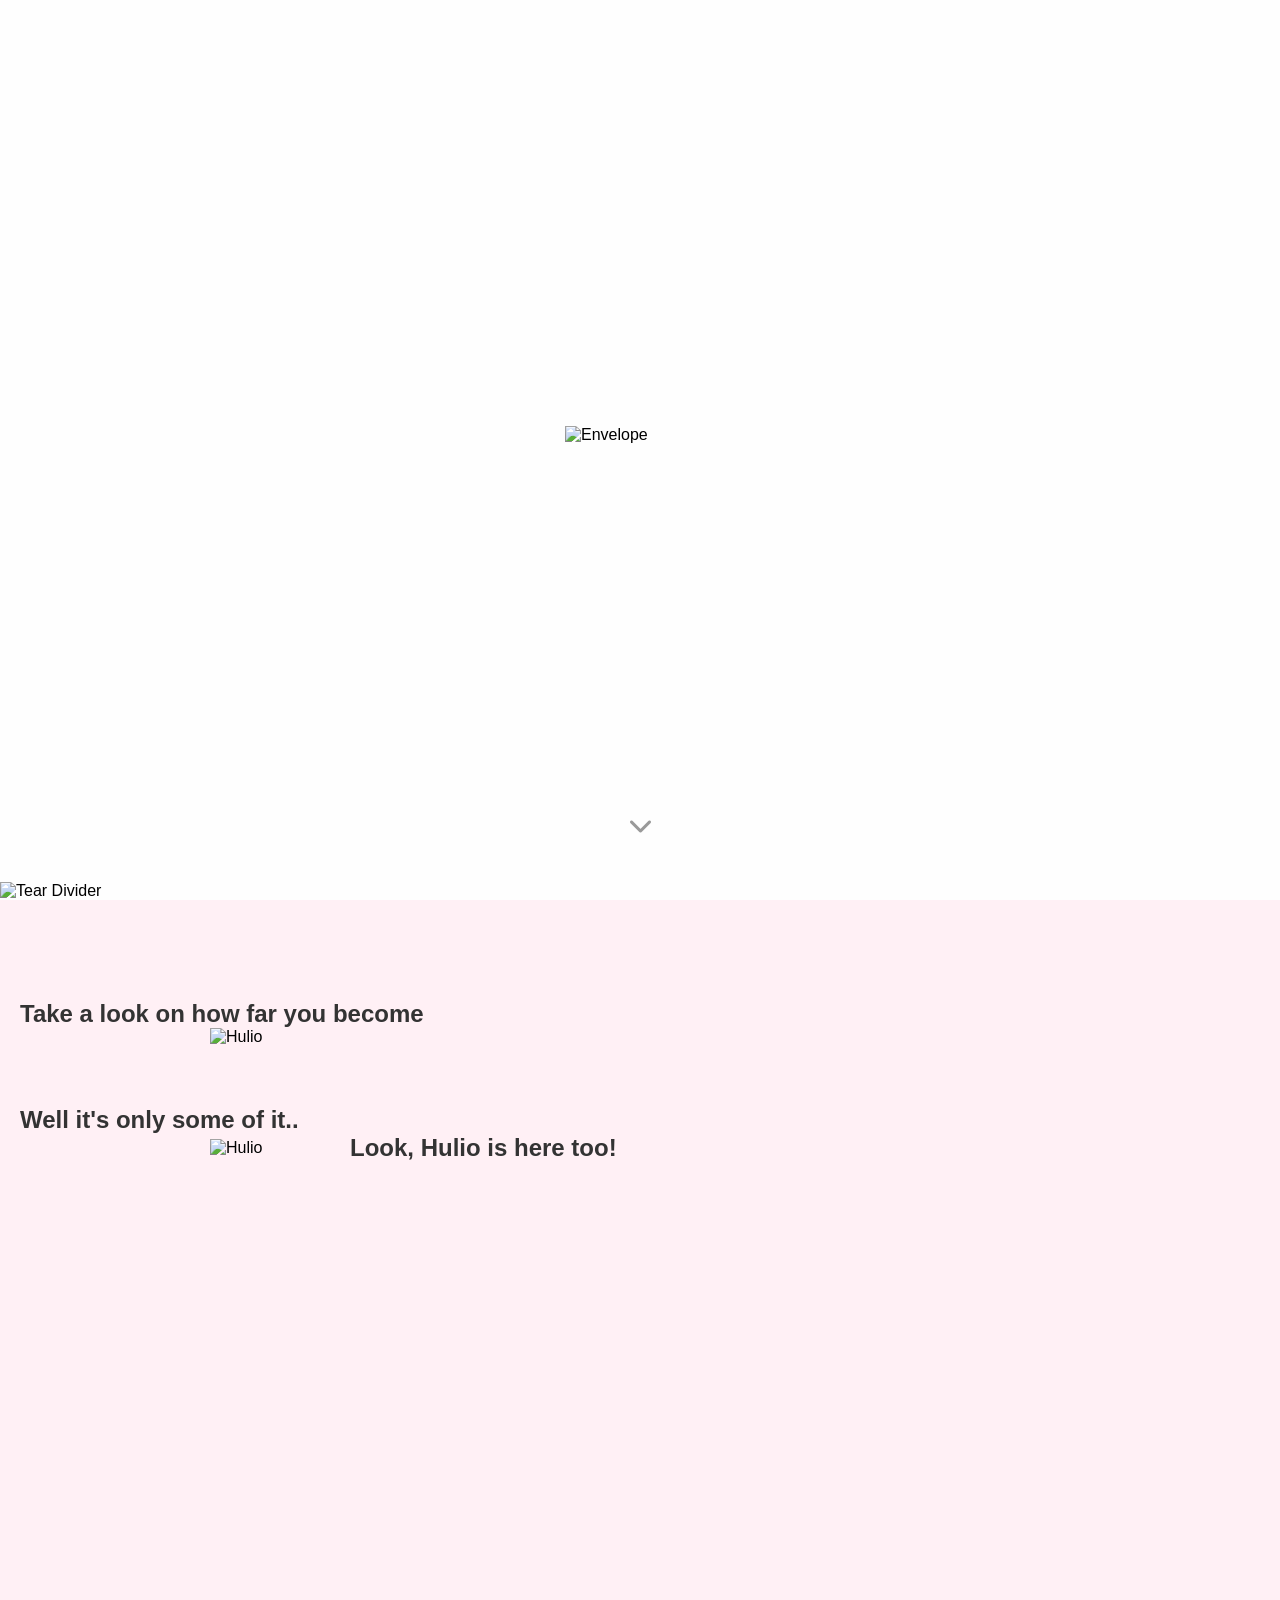
==== index.html @ aecce126 "Add files via upload" ====
<!DOCTYPE html>
<html lang="en">
<head>
  <meta charset="UTF-8" />
  <meta name="viewport" content="width=device-width, initial-scale=1.0"/>
  <title>Love Letter</title>
  <link rel="stylesheet" href="https://cdnjs.cloudflare.com/ajax/libs/font-awesome/6.0.0-beta3/css/all.min.css">
  <style>
    * {
      margin: 0;
      padding: 0;
      box-sizing: border-box;
    }

    html, body {
      height: 100%;
      scroll-behavior: smooth;
    }

    body {
      background-color: #fefefe;
      font-family: Arial, sans-serif;
      overflow-x: hidden;
    }

    /* Love letter full height section */
    #love-letter {
      height: 100vh;
      position: relative;
      overflow: hidden;
      display: flex;
      justify-content: center;
      align-items: center;
      flex-direction: column;
    }

    /* Envelope Styles */
    .envelope {
      width: 150px;
      cursor: pointer;
      transition: transform 0.3s ease-in-out, opacity 1s ease;
      z-index: 100;
      position: relative;
      margin-bottom: 30px;
    }

    .envelope:hover {
      transform: scale(1.1);
    }

    /* Heart Styles */
    .heart {
      position: absolute;
      background-image: url('heart.png');
      background-size: contain;
      background-repeat: no-repeat;
      width: 4vw;
      height: 4vw;
      opacity: 0;
      animation: popHeart 1.5s ease-out forwards;
      pointer-events: none;
      z-index: 5;
    }

    @keyframes popHeart {
      0% {
        transform: scale(0);
        opacity: 0;
      }
      60% {
        transform: scale(1.2);
        opacity: 1;
      }
      100% {
        transform: scale(1);
        opacity: 1;
      }
    }

    /* Card Styles */
    .card {
      position: fixed;
      top: 50%;
      left: 50%;
      transform: translate(-50%, -50%);
      width: 80%;
      max-width: 600px;
      background-color: white;
      box-shadow: 0 4px 6px rgba(0, 0, 0, 0.1);
      opacity: 0;
      z-index: 20;
      display: flex;
      justify-content: center;
      align-items: center;
      font-size: 14px;
      color: #333;
      border-radius: 8px;
      transition: opacity 1s ease-in-out;
      padding: 20px;
      box-sizing: border-box;
      flex-direction: column;
      text-align: center;
    }

    @media (max-width: 600px) {
      .card {
        width: 90%;
      }
    }

    @media (max-width: 400px) {
      .card {
        width: 95%;
      }
    }

    .button-container {
      display: flex;
      justify-content: center;
      align-items: center;
      width: 100%;
      padding-top: 20px;
    }

    .icon-btn {
      background-color: transparent;
      color: #333;
      opacity: 0.5;
      font-size: 14px;
      padding: 8px 16px;
      border: none;
      cursor: pointer;
      transition: all 0.3s ease;
      margin: 0 10px;
    }

    .icon-btn:hover {
      background-color: #f5f5f5;
      transform: scale(1.1);
    }

    .icon-btn:focus {
      outline: none;
    }

    .tear-divider {
        position: absolute;
        bottom: 0;
        left: 0;
        width: 100%;
        z-index: 0;
        pointer-events: none;
        /* transform:  translateY(50%); */
    }

        .tear-divider img {
        width: 100%;
        display: block;
       
    }  

    .scroll-hint {
      position: absolute;
      bottom: 60px;
      left: 50%;
      transform: translateX(-50%);
      font-size: 24px;
      color: #999;
      animation: bounce 2s infinite;
    }

    @keyframes bounce {
      0%, 100% { transform: translate(-50%, 0); }
      50% { transform: translate(-50%, 10px); }
    }

    /* Scroll Section */
    #scroll-reveal {
      background-color: #fff0f5;
      height: 100vh;
      padding: 100px 20px;
    }

    .reveal-item {
      opacity: 0;
      transform: translateY(50px);
      transition: all 1s ease;
      display: flex;
      align-items: center;
      margin-bottom: 60px;
      max-width: 900px;
      margin-left: auto;
      margin-right: auto;
    }

    .reveal-item.left { flex-direction: row; }
    .reveal-item.right { flex-direction: row-reverse; }

    .reveal-item img {
      width: 120px;
      height: auto;
      margin: 0 20px;
    }

    .reveal-text {
      font-size: 24px;
      color: #333;
      max-width: 60%;
      font-weight: bold;
    }

    .reveal-item.show {
      opacity: 1;
      transform: translateY(0);
    }
  </style>
</head>
<body>
  <section id="love-letter">
    <img class="envelope" id="envelope" src="envelope-close.png" alt="Envelope" />

    <div id="messageCard" class="card">
      <div id="finalMessage">Love you forever ❤️</div>
      <div class="button-container">
        <button class="icon-btn" id="resetBtn"><i class="fas fa-sync-alt"></i></button>
        <button class="icon-btn" id="closeBtn"><i class="fas fa-times"></i></button>
      </div>
    </div>

    <div class="tear-divider">
      <img src="tear-paper.png" alt="Tear Divider" />
    </div>
    <div class="scroll-hint">
      <i class="fas fa-chevron-down"></i>
    </div>
  </section>

  <section id="scroll-reveal">
    <div class="reveal-text">Take a look on how far you become </div>
    
    <div class="reveal-item left">
        <img src="hulio.png" alt="Hulio" />  
      </div>
      <div class="reveal-text">Well it's only some of it..</div>
    <div class="reveal-item left">
      <img src="hulio.png" alt="Hulio" />
      
      <div class="reveal-text">Look, Hulio is here too!</div>
     
    </div>

    
  </section>

  <script>
    const envelope = document.getElementById("envelope");
    const messageCard = document.getElementById("messageCard");
    const finalMessage = document.getElementById("finalMessage");
    const resetBtn = document.getElementById("resetBtn");
    const closeBtn = document.getElementById("closeBtn");

    let heartCount = 0;
    let heartsCreated = false;
    const placedHearts = [];
    const fullText = "Love you forever ❤️ Love you forever ❤️ Love you forever ❤️";

    const calculateMaxHearts = () => {
      const screenWidth = window.innerWidth;
      const screenHeight = window.innerHeight;
      const heartSize = 4;
      return Math.floor((screenWidth * screenHeight) / (heartSize * heartSize));
    };

    const maxHearts = calculateMaxHearts();

    envelope.addEventListener("click", () => {
      if (heartsCreated) return;

      envelope.src = "envelope-open.png";
      setTimeout(() => {
        envelope.style.opacity = 0;
        envelope.style.zIndex = -1;
      }, 1000);

      heartsCreated = true;
      startPoppingHearts();
      showCardAfterDelay();
    });

    function startPoppingHearts() {
      const screenWidth = window.innerWidth;
      const screenHeight = window.innerHeight;
      const offsetX = screenWidth * 0.05;
      const offsetY = screenHeight * 0.05;

      const interval = setInterval(() => {
        if (heartCount >= maxHearts) {
          clearInterval(interval);
          return;
        }

        let heart = createHeart(screenWidth, screenHeight, offsetX, offsetY);
        placedHearts.push({ left: heart.style.left, top: heart.style.top });
        document.body.appendChild(heart);
        heartCount++;
      }, 15);
    }

    function createHeart(screenWidth, screenHeight, offsetX, offsetY) {
      let heart;
      let isValid = false;
      let left, top;

      while (!isValid) {
        left = Math.random() * (screenWidth + offsetX * 2) - offsetX;
        top = Math.random() * (screenHeight + offsetY * 2) - offsetY;
        isValid = checkHeartPosition(left, top);
      }

      heart = document.createElement("div");
      heart.classList.add("heart");
      heart.style.left = `${left}px`;
      heart.style.top = `${top}px`;

      return heart;
    }

    function checkHeartPosition(left, top) {
      const minDist = 50;
      for (let placed of placedHearts) {
        const dist = Math.sqrt(
          Math.pow(left - parseFloat(placed.left), 2) + Math.pow(top - parseFloat(placed.top), 2)
        );
        if (dist < minDist) return false;
      }
      return true;
    }

    function showCardAfterDelay() {
      setTimeout(() => {
        messageCard.style.opacity = 1;
        startTypingEffect();
      }, 1000);
    }

    function startTypingEffect() {
      let index = 0;
      finalMessage.textContent = "";
      const interval = setInterval(() => {
        if (index < fullText.length) {
          finalMessage.textContent += fullText[index];
          index++;
        } else {
          clearInterval(interval);
        }
      }, 50);
    }

    resetBtn.addEventListener("click", () => location.reload());
    closeBtn.addEventListener("click", () => messageCard.style.opacity = 0);

    // Reveal animation
    const observer = new IntersectionObserver(entries => {
      entries.forEach(entry => {
        if (entry.isIntersecting) {
          entry.target.classList.add("show");
        }
      });
    }, { threshold: 0.4 });

    document.querySelectorAll(".reveal-item").forEach(item => observer.observe(item));
  </script>
</body>
</html>
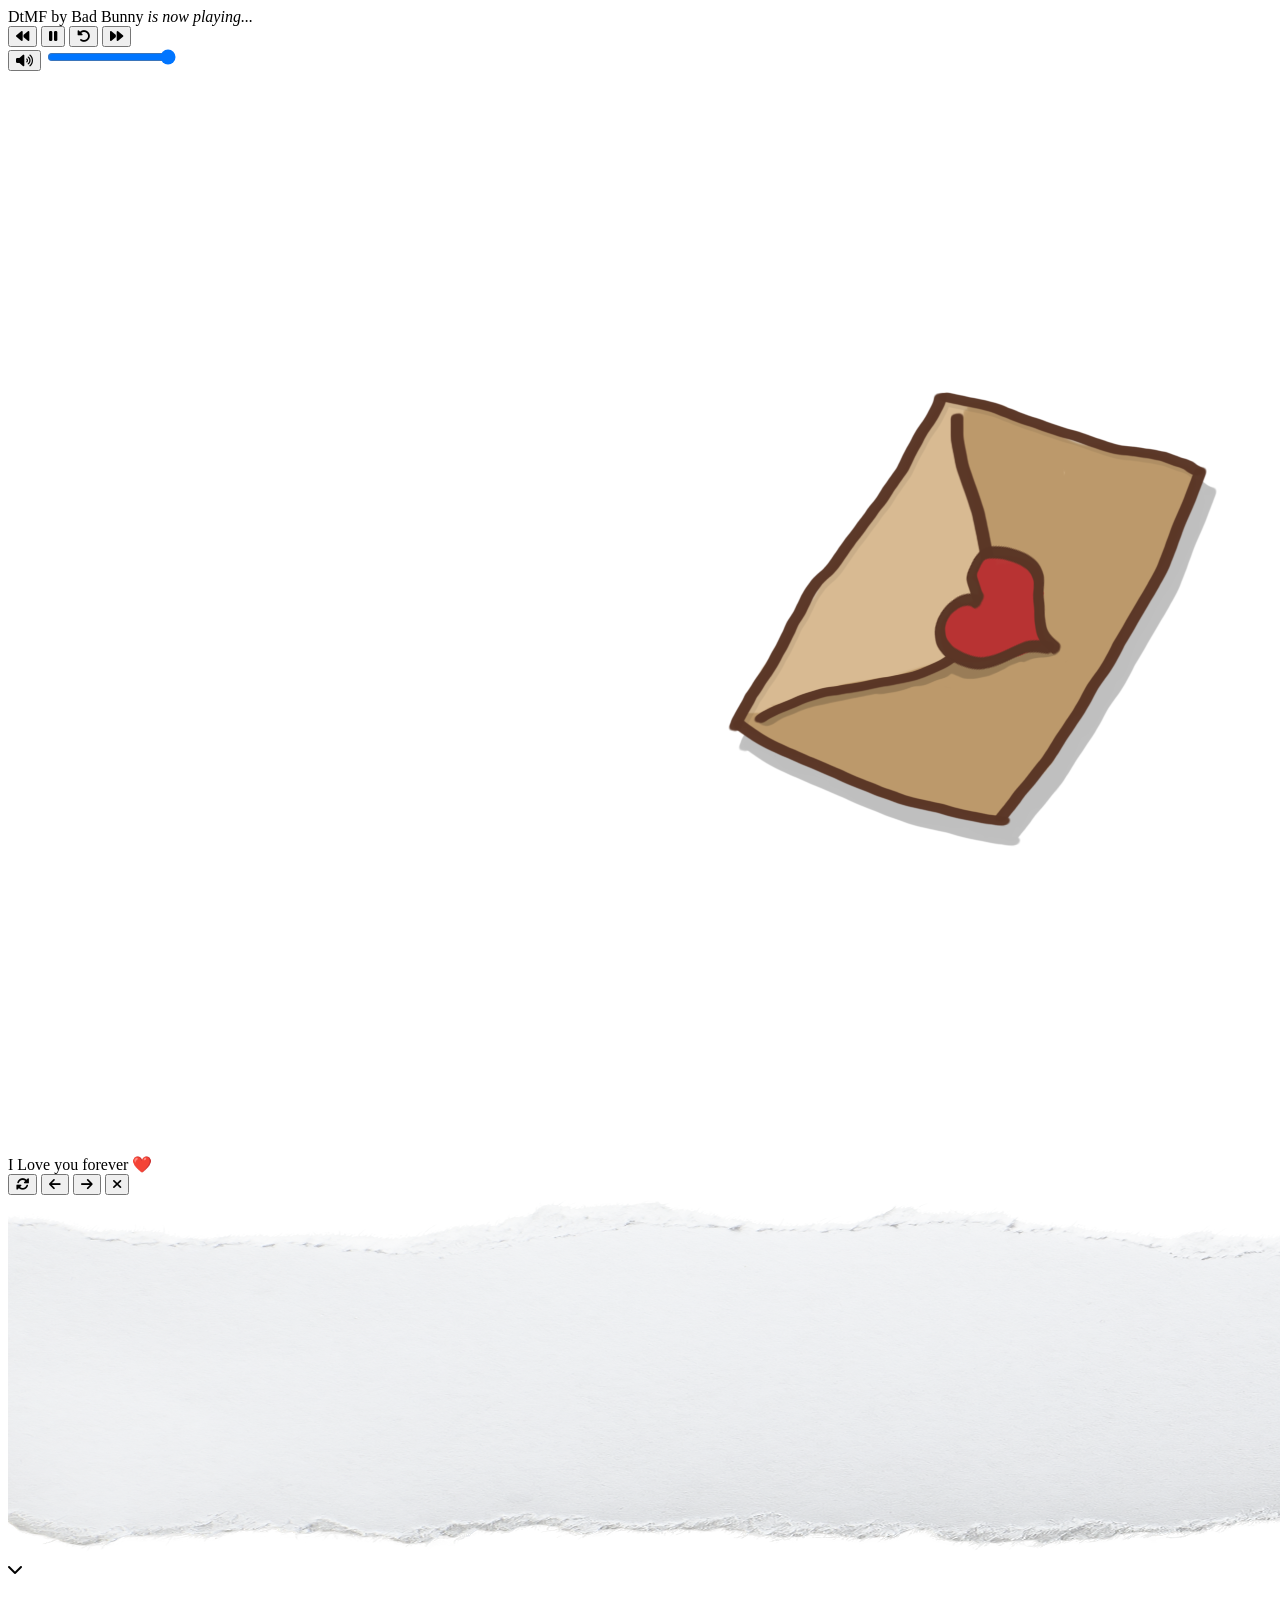
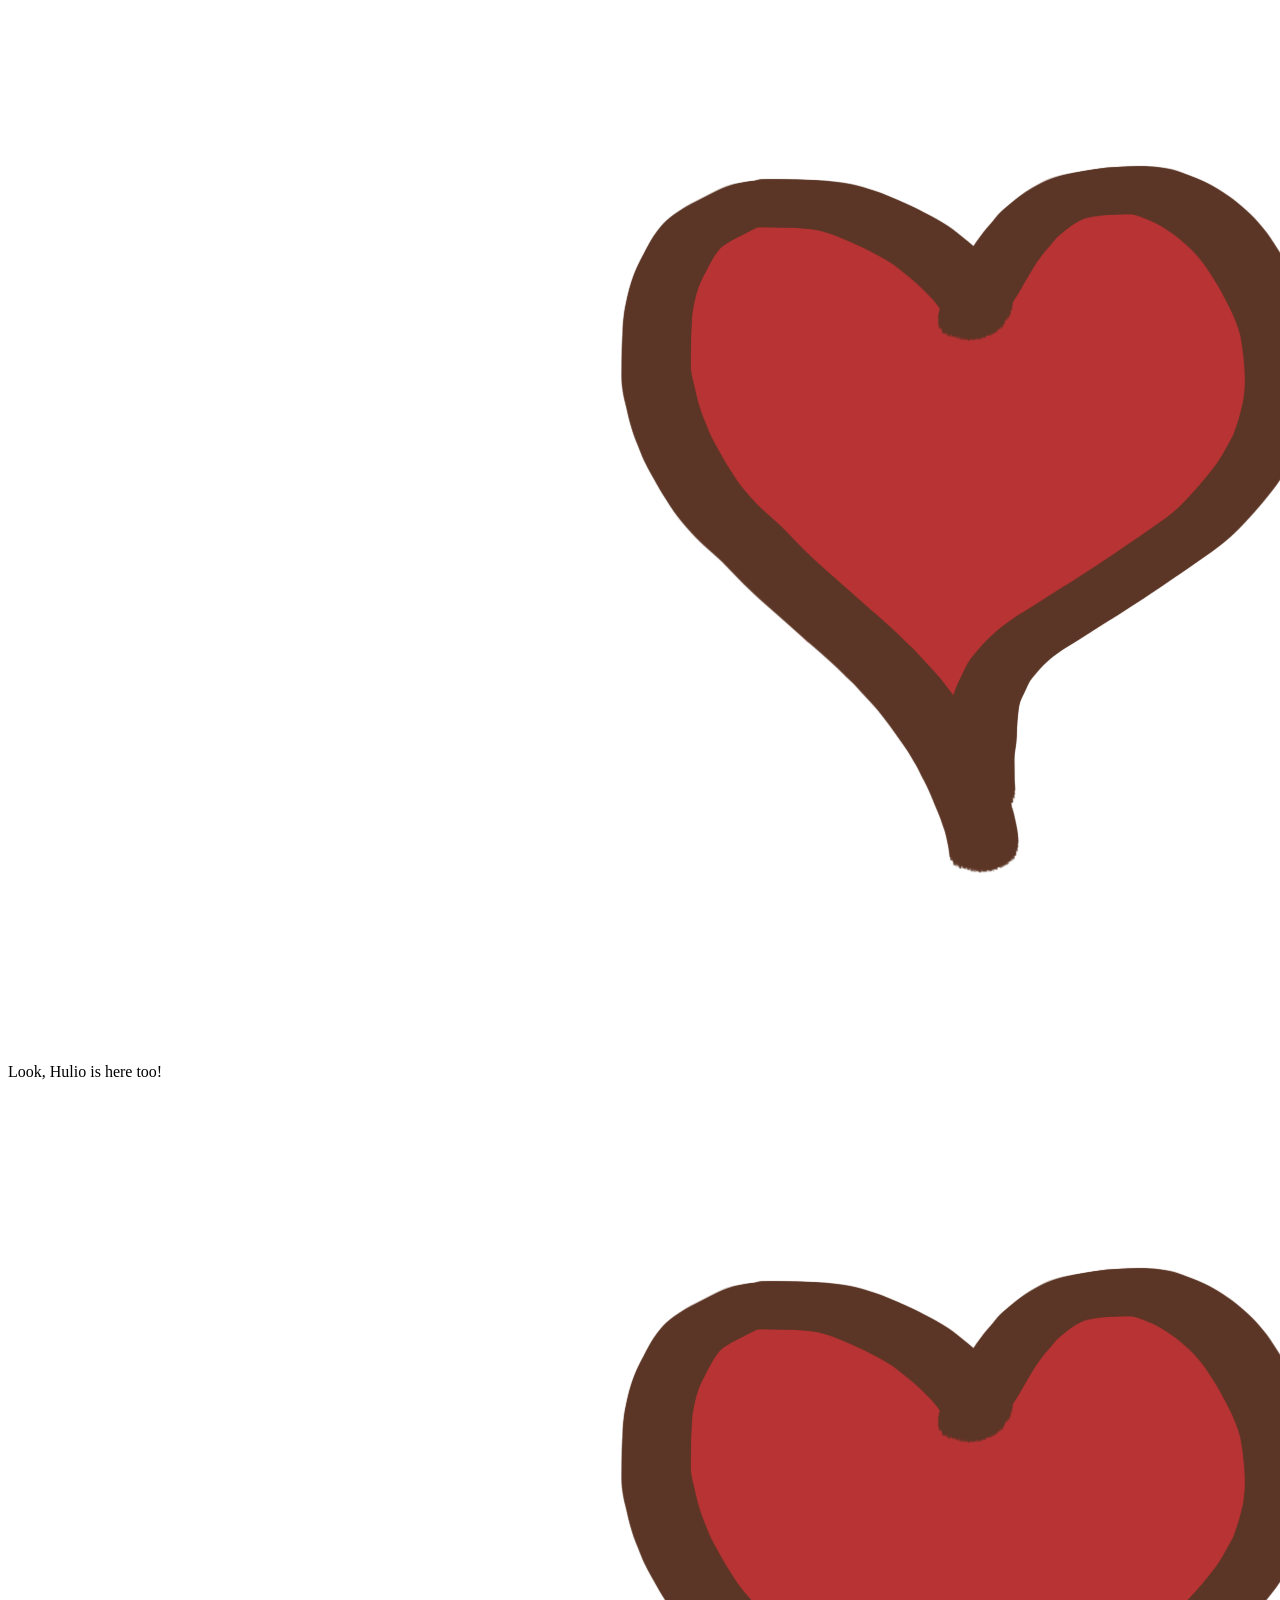
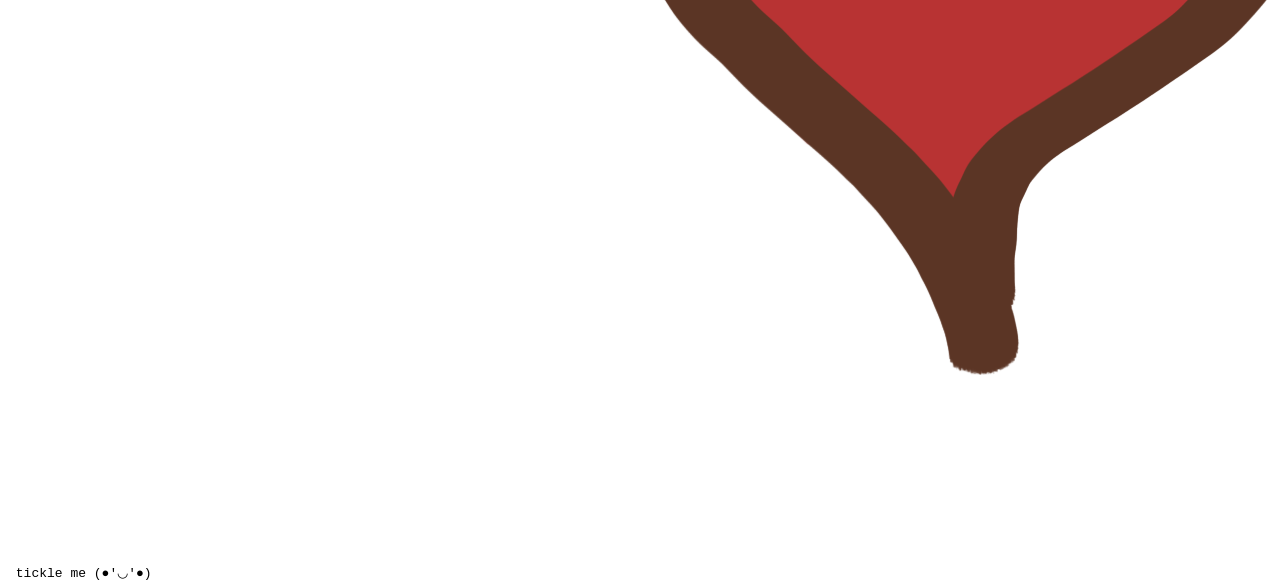
==== commit 05c40429: "Update index.html" ====
--- a/index.html
+++ b/index.html
@@ -3,227 +3,54 @@
 <head>
   <meta charset="UTF-8" />
   <meta name="viewport" content="width=device-width, initial-scale=1.0"/>
-  <title>Love Letter</title>
+  <title>Appreciation for Julia</title>
   <link rel="stylesheet" href="https://cdnjs.cloudflare.com/ajax/libs/font-awesome/6.0.0-beta3/css/all.min.css">
-  <style>
-    * {
-      margin: 0;
-      padding: 0;
-      box-sizing: border-box;
-    }
-
-    html, body {
-      height: 100%;
-      scroll-behavior: smooth;
-    }
-
-    body {
-      background-color: #fefefe;
-      font-family: Arial, sans-serif;
-      overflow-x: hidden;
-    }
-
-    /* Love letter full height section */
-    #love-letter {
-      height: 100vh;
-      position: relative;
-      overflow: hidden;
-      display: flex;
-      justify-content: center;
-      align-items: center;
-      flex-direction: column;
-    }
-
-    /* Envelope Styles */
-    .envelope {
-      width: 150px;
-      cursor: pointer;
-      transition: transform 0.3s ease-in-out, opacity 1s ease;
-      z-index: 100;
-      position: relative;
-      margin-bottom: 30px;
-    }
-
-    .envelope:hover {
-      transform: scale(1.1);
-    }
-
-    /* Heart Styles */
-    .heart {
-      position: absolute;
-      background-image: url('heart.png');
-      background-size: contain;
-      background-repeat: no-repeat;
-      width: 4vw;
-      height: 4vw;
-      opacity: 0;
-      animation: popHeart 1.5s ease-out forwards;
-      pointer-events: none;
-      z-index: 5;
-    }
-
-    @keyframes popHeart {
-      0% {
-        transform: scale(0);
-        opacity: 0;
-      }
-      60% {
-        transform: scale(1.2);
-        opacity: 1;
-      }
-      100% {
-        transform: scale(1);
-        opacity: 1;
-      }
-    }
-
-    /* Card Styles */
-    .card {
-      position: fixed;
-      top: 50%;
-      left: 50%;
-      transform: translate(-50%, -50%);
-      width: 80%;
-      max-width: 600px;
-      background-color: white;
-      box-shadow: 0 4px 6px rgba(0, 0, 0, 0.1);
-      opacity: 0;
-      z-index: 20;
-      display: flex;
-      justify-content: center;
-      align-items: center;
-      font-size: 14px;
-      color: #333;
-      border-radius: 8px;
-      transition: opacity 1s ease-in-out;
-      padding: 20px;
-      box-sizing: border-box;
-      flex-direction: column;
-      text-align: center;
-    }
-
-    @media (max-width: 600px) {
-      .card {
-        width: 90%;
-      }
-    }
-
-    @media (max-width: 400px) {
-      .card {
-        width: 95%;
-      }
-    }
-
-    .button-container {
-      display: flex;
-      justify-content: center;
-      align-items: center;
-      width: 100%;
-      padding-top: 20px;
-    }
-
-    .icon-btn {
-      background-color: transparent;
-      color: #333;
-      opacity: 0.5;
-      font-size: 14px;
-      padding: 8px 16px;
-      border: none;
-      cursor: pointer;
-      transition: all 0.3s ease;
-      margin: 0 10px;
-    }
-
-    .icon-btn:hover {
-      background-color: #f5f5f5;
-      transform: scale(1.1);
-    }
-
-    .icon-btn:focus {
-      outline: none;
-    }
-
-    .tear-divider {
-        position: absolute;
-        bottom: 0;
-        left: 0;
-        width: 100%;
-        z-index: 0;
-        pointer-events: none;
-        /* transform:  translateY(50%); */
-    }
-
-        .tear-divider img {
-        width: 100%;
-        display: block;
-       
-    }  
-
-    .scroll-hint {
-      position: absolute;
-      bottom: 60px;
-      left: 50%;
-      transform: translateX(-50%);
-      font-size: 24px;
-      color: #999;
-      animation: bounce 2s infinite;
-    }
-
-    @keyframes bounce {
-      0%, 100% { transform: translate(-50%, 0); }
-      50% { transform: translate(-50%, 10px); }
-    }
-
-    /* Scroll Section */
-    #scroll-reveal {
-      background-color: #fff0f5;
-      height: 100vh;
-      padding: 100px 20px;
-    }
-
-    .reveal-item {
-      opacity: 0;
-      transform: translateY(50px);
-      transition: all 1s ease;
-      display: flex;
-      align-items: center;
-      margin-bottom: 60px;
-      max-width: 900px;
-      margin-left: auto;
-      margin-right: auto;
-    }
-
-    .reveal-item.left { flex-direction: row; }
-    .reveal-item.right { flex-direction: row-reverse; }
-
-    .reveal-item img {
-      width: 120px;
-      height: auto;
-      margin: 0 20px;
-    }
-
-    .reveal-text {
-      font-size: 24px;
-      color: #333;
-      max-width: 60%;
-      font-weight: bold;
-    }
-
-    .reveal-item.show {
-      opacity: 1;
-      transform: translateY(0);
-    }
-  </style>
+  <link rel="stylesheet" href="styles.css">
+  <link rel="icon" href="heart.png" type="image/png">
 </head>
 <body>
+
+  <div class="custom-audio-display" id="audioStatus">
+    <div class="wave-container">
+      <div class="wave"></div>
+      <div class="wave"></div>
+      <div class="wave"></div>
+    </div>
+    <span class="now-playing-text">DtMF by Bad Bunny  <i>is now playing...</i></span>
+    <div class="audio-controls">
+      <button id="audioPrevBtn" class="icon-btn2"><i class="fas fa-backward"></i></button>
+      <button id="audioPauseBtn" class="icon-btn2"><i class="fas fa-pause"></i></button>
+      <button id="audioRestartBtn" class="icon-btn2"><i class="fas fa-undo-alt"></i></button>
+      
+      <button id="audioNextBtn" class="icon-btn2"><i class="fas fa-forward"></i></button>
+      
+      <!-- Volume Control -->
+        <!-- Volume Control Button -->
+      <div class="volume-container">
+        <button id="volumeBtn" class="icon-btn2">
+          <i class="fas fa-volume-up"></i>
+        </button>
+        <!-- Hidden Volume Slider -->
+        <input type="range" id="volumeControl" min="0" max="1" step="0.01" value="1" class="volume-slider">
+      </div>
+    </div>
+    
+    <audio id="customAudio" src="DtMF-badbunny.mp3" loop></audio>
+  </div>
+  
+
   <section id="love-letter">
     <img class="envelope" id="envelope" src="envelope-close.png" alt="Envelope" />
 
     <div id="messageCard" class="card">
-      <div id="finalMessage">Love you forever ❤️</div>
+      
+      <div id="finalMessage" > I Love you forever ❤️</div>
       <div class="button-container">
         <button class="icon-btn" id="resetBtn"><i class="fas fa-sync-alt"></i></button>
+        <button id="prevBtn" class="icon-btn"><i class="fas fa-arrow-left"></i></button>  
+        <button id="nextBtn" class="icon-btn"><i class="fas fa-arrow-right"></i></button>
         <button class="icon-btn" id="closeBtn"><i class="fas fa-times"></i></button>
+
       </div>
     </div>
 
@@ -236,139 +63,20 @@
   </section>
 
   <section id="scroll-reveal">
-    <div class="reveal-text">Take a look on how far you become </div>
-    
-    <div class="reveal-item left">
-        <img src="hulio.png" alt="Hulio" />  
-      </div>
-      <div class="reveal-text">Well it's only some of it..</div>
-    <div class="reveal-item left">
-      <img src="hulio.png" alt="Hulio" />
-      
+    <div class="reveal-item right">
+      <img class="lean2" src="hulio.png" alt="Hulio" />
       <div class="reveal-text">Look, Hulio is here too!</div>
-     
     </div>
-
-    
+  </section>
+  
+  <section>
+    <div class="reveal-item left" id="reveal2">
+      <img id="lean" src="hulio.png" alt="Lean Image" />
+      <div id="message" style="font-family: monospace; white-space: pre;"> tickle me (●'◡'●)</div>
+    </div>
   </section>
 
-  <script>
-    const envelope = document.getElementById("envelope");
-    const messageCard = document.getElementById("messageCard");
-    const finalMessage = document.getElementById("finalMessage");
-    const resetBtn = document.getElementById("resetBtn");
-    const closeBtn = document.getElementById("closeBtn");
 
-    let heartCount = 0;
-    let heartsCreated = false;
-    const placedHearts = [];
-    const fullText = "Love you forever ❤️ Love you forever ❤️ Love you forever ❤️";
-
-    const calculateMaxHearts = () => {
-      const screenWidth = window.innerWidth;
-      const screenHeight = window.innerHeight;
-      const heartSize = 4;
-      return Math.floor((screenWidth * screenHeight) / (heartSize * heartSize));
-    };
-
-    const maxHearts = calculateMaxHearts();
-
-    envelope.addEventListener("click", () => {
-      if (heartsCreated) return;
-
-      envelope.src = "envelope-open.png";
-      setTimeout(() => {
-        envelope.style.opacity = 0;
-        envelope.style.zIndex = -1;
-      }, 1000);
-
-      heartsCreated = true;
-      startPoppingHearts();
-      showCardAfterDelay();
-    });
-
-    function startPoppingHearts() {
-      const screenWidth = window.innerWidth;
-      const screenHeight = window.innerHeight;
-      const offsetX = screenWidth * 0.05;
-      const offsetY = screenHeight * 0.05;
-
-      const interval = setInterval(() => {
-        if (heartCount >= maxHearts) {
-          clearInterval(interval);
-          return;
-        }
-
-        let heart = createHeart(screenWidth, screenHeight, offsetX, offsetY);
-        placedHearts.push({ left: heart.style.left, top: heart.style.top });
-        document.body.appendChild(heart);
-        heartCount++;
-      }, 15);
-    }
-
-    function createHeart(screenWidth, screenHeight, offsetX, offsetY) {
-      let heart;
-      let isValid = false;
-      let left, top;
-
-      while (!isValid) {
-        left = Math.random() * (screenWidth + offsetX * 2) - offsetX;
-        top = Math.random() * (screenHeight + offsetY * 2) - offsetY;
-        isValid = checkHeartPosition(left, top);
-      }
-
-      heart = document.createElement("div");
-      heart.classList.add("heart");
-      heart.style.left = `${left}px`;
-      heart.style.top = `${top}px`;
-
-      return heart;
-    }
-
-    function checkHeartPosition(left, top) {
-      const minDist = 50;
-      for (let placed of placedHearts) {
-        const dist = Math.sqrt(
-          Math.pow(left - parseFloat(placed.left), 2) + Math.pow(top - parseFloat(placed.top), 2)
-        );
-        if (dist < minDist) return false;
-      }
-      return true;
-    }
-
-    function showCardAfterDelay() {
-      setTimeout(() => {
-        messageCard.style.opacity = 1;
-        startTypingEffect();
-      }, 1000);
-    }
-
-    function startTypingEffect() {
-      let index = 0;
-      finalMessage.textContent = "";
-      const interval = setInterval(() => {
-        if (index < fullText.length) {
-          finalMessage.textContent += fullText[index];
-          index++;
-        } else {
-          clearInterval(interval);
-        }
-      }, 50);
-    }
-
-    resetBtn.addEventListener("click", () => location.reload());
-    closeBtn.addEventListener("click", () => messageCard.style.opacity = 0);
-
-    // Reveal animation
-    const observer = new IntersectionObserver(entries => {
-      entries.forEach(entry => {
-        if (entry.isIntersecting) {
-          entry.target.classList.add("show");
-        }
-      });
-    }, { threshold: 0.4 });
-
-    document.querySelectorAll(".reveal-item").forEach(item => observer.observe(item));
-  </script>
+  <script src="script.js"> </script>
 </body>
-</html>+</html>
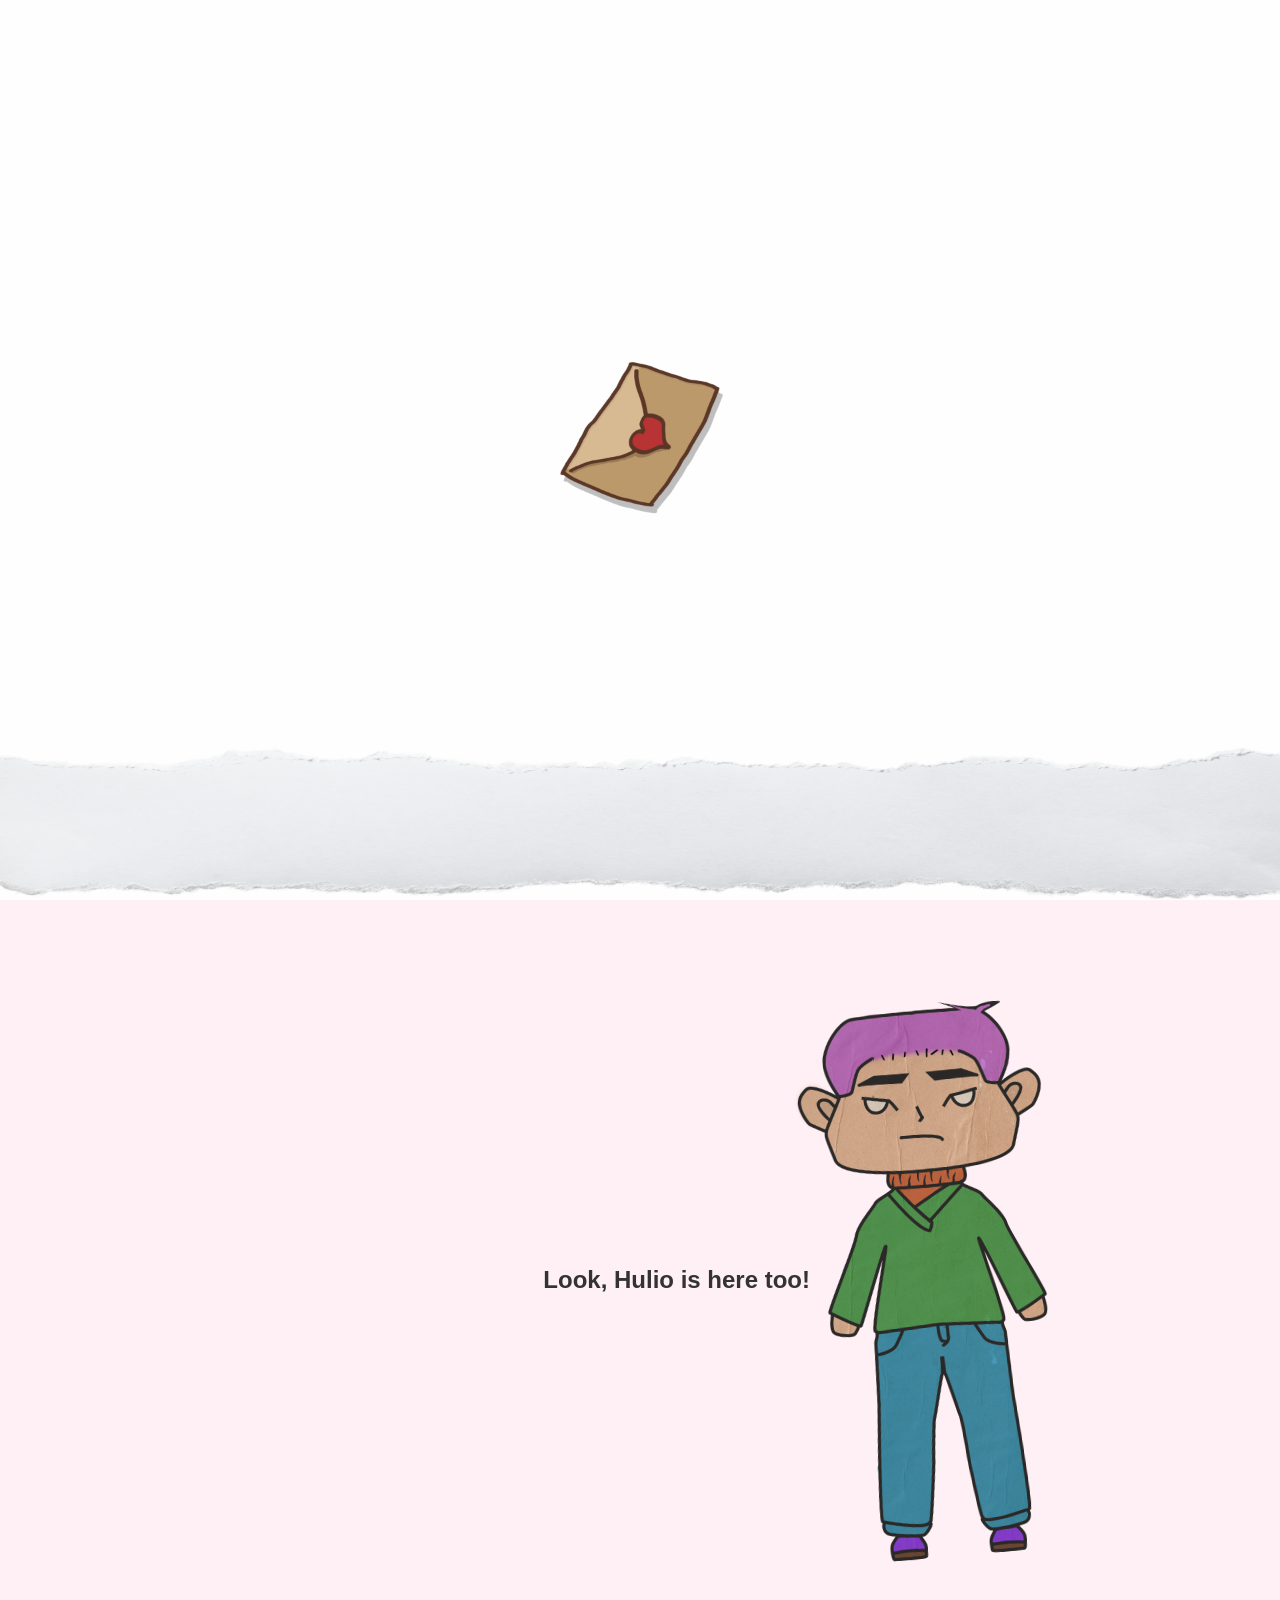
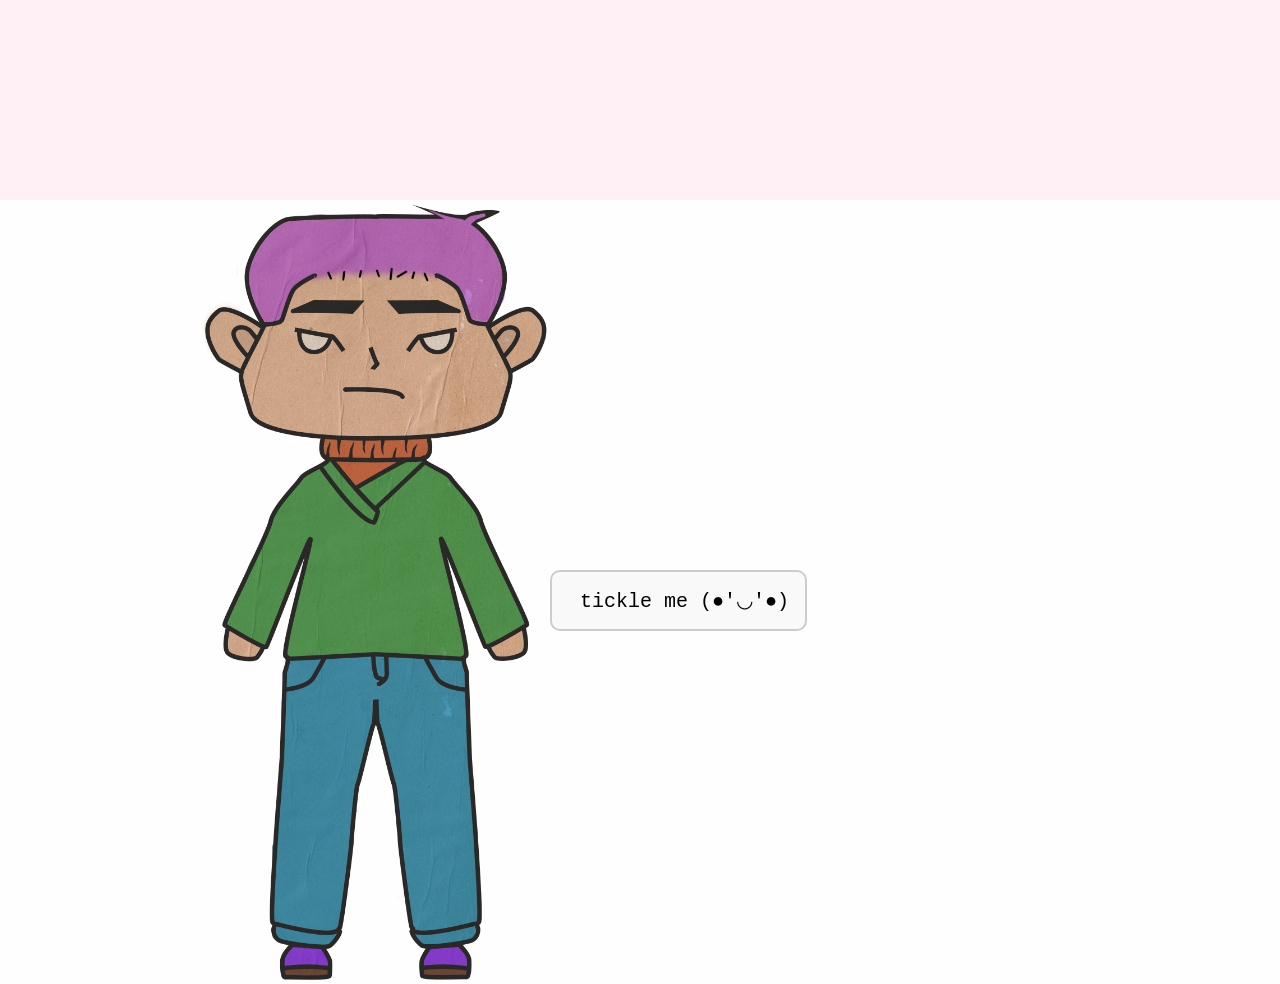
==== commit 811f11bc: "Update index.html" ====
--- a/index.html
+++ b/index.html
@@ -8,7 +8,7 @@
   <link rel="stylesheet" href="styles.css">
   <link rel="icon" href="heart.png" type="image/png">
 </head>
-<body>
+<body onload="alert('you might want to use desktop mode if you are in your mobile 😊 ')">
 
   <div class="custom-audio-display" id="audioStatus">
     <div class="wave-container">
--- a/styles.css
+++ b/styles.css
@@ -0,0 +1,497 @@
+
+* {
+  margin: 0;
+  padding: 0;
+  box-sizing: border-box;
+}
+
+html, body {
+  height: 100%;
+  scroll-behavior: smooth;
+}
+
+body {
+  background-color: #fefefe;
+  font-family: Arial, sans-serif;
+  overflow-x: hidden;
+}
+#finalMessage {
+  padding: 20px;
+  font-size: 41px;
+  text-align: left;
+  font-family: 'Courier New', Courier, monospace;
+  font-weight: bold;
+  color: rgba(20, 10, 1, 0.85);
+  text-shadow: 1px 1px rgba(255, 255, 255, 0.25);
+  white-space: pre-wrap;
+  overflow: hidden;
+  border-radius: 5px;
+  border-right:  1px dashed rgb(109, 24, 24);
+  outline: 2px dashed rgb(37, 28, 1);
+  animation: blink 0.75s step-end infinite;
+}
+
+@keyframes blink {
+  50% {
+    border-color: transparent;
+  }
+}
+/* Love letter full height section */
+#love-letter {
+  height: 100vh;
+  position: relative;
+  overflow: hidden;
+  display: flex;
+  justify-content: center;
+  align-items: center;
+  flex-direction: column;
+}
+
+/* Envelope Styles */
+.envelope {
+  width: 50%;
+  cursor: pointer;
+  transition: transform 0.3s ease-in-out, opacity 1s ease;
+  z-index: 100;
+  position: relative;
+  margin-bottom: 30px;
+}
+
+.envelope:hover {
+  transform: scale(1.1);
+}
+
+/* Heart Styles */
+.heart {
+  position: absolute;
+  background-image: url('heart.png');
+  background-size: contain;
+  background-repeat: no-repeat;
+  width: 7vw;
+  height: 7vw;
+  opacity: 0;
+  animation: popHeart 1.5s ease-out forwards;
+  pointer-events: none;
+  z-index: 5;
+}
+
+@keyframes popHeart {
+  0% {
+    transform: scale(0);
+    opacity: 0;
+  }
+  60% {
+    transform: scale(1.2);
+    opacity: 1;
+  }
+  100% {
+    transform: scale(1);
+    opacity: 1;
+  }
+}
+#stamp-border {
+width: min(50%, 600px);
+height: 50%;
+position: fixed;
+inset: 0;
+margin: auto;
+}
+
+
+.card {
+  
+  position: fixed;
+  top: 50%;
+  left: 50%;
+  transform: translate(-50%, -50%);
+  width: 41%;
+  background: url(bgtxt.jpg);
+  background-size: cover;
+
+  box-shadow: 0 4px 6px rgba(0, 0, 0, 0.1);
+  opacity: 0;
+  z-index: 20;
+  display: flex;
+  justify-content: center;
+  align-items: center;
+  font-size: 14px;
+  color: #333;
+  border-radius: 8px;
+  transition: opacity 1s ease-in-out;
+  padding: 20px;
+  box-sizing: border-box;
+  flex-direction: column;
+  text-align: center;
+  box-shadow: inset 0 2px 10px rgba(0,0,0,0.3), inset 0 -2px 10px rgba(255,255,255,0.2);
+  box-shadow: 6px 6px 0px rgba(0, 0, 0, .25);
+}
+
+@media (max-width: 600px) {
+  .card {
+    width: 90%;
+  }
+}
+
+@media (max-width: 400px) {
+  .card {
+    width: 95%;
+  }
+}
+
+.button-container {
+  display: flex;
+  justify-content: center;
+  align-items: center;
+  width: 100%;
+  padding-top: 20px;
+}
+
+.icon-btn {
+  background-color: transparent;
+  color: rgba(20, 10, 1, 0.85);
+  opacity: 0.7;
+  /* transform: scale(2);*/
+  font-size: 25px;
+  padding: 8px 16px;
+  border: none;
+  cursor: pointer;
+  transition: all 0.3s ease;
+  margin: 0 10px;
+  text-shadow: 1px 1px rgba(255, 255, 255, 0.25);
+}
+.smaller-text {
+  font-size: 12px; /* Adjust the font size as needed */
+  line-height: 1.5;
+  font-family: Arial, sans-serif;
+  word-wrap: break-word; /* This ensures long words wrap properly */
+}
+.audio-controls {
+  display: flex;
+  align-items: center;
+}
+
+.volume-label {
+  margin-right: 10px;
+}
+
+#volumeControl {
+  opacity: 0;
+  width: 0px;
+  cursor: pointer;
+  -webkit-appearance: none;
+  appearance: none;
+  height: 5px;
+  background: #ddd;
+  border-radius: 5px;
+}
+
+/* #volumeControl::-webkit-slider-thumb {
+  -webkit-appearance: none;
+  appearance: none;
+  width: 15px;
+  height: 15px;
+  background: #aa2c2c;
+  border-radius: 50%;
+  cursor: pointer;
+}
+
+#volumeControl::-moz-range-thumb {
+  width: 15px;
+  height: 15px;
+  background:#aa2c2c;
+  border-radius: 50%;
+  cursor: pointer;
+} */
+
+.icon-btn:hover {
+  text-shadow: 1px 1px rgba(255, 255, 255, 0.55);
+  transform: scale(1.1);
+  
+  
+  opacity:0.9;
+  font-weight: bold;
+}
+
+.icon-btn:focus {
+  outline: none;
+}
+
+.tear-divider {
+    position: absolute;
+    bottom: 0;
+    left: 0;
+    width: 100%;
+    z-index: 10;
+    pointer-events: none;
+    /* transform:  translateY(50%); */
+}
+
+    .tear-divider img {
+    width: 100%;
+    display: block;
+   
+}  
+
+.scroll-hint {
+  position: absolute;
+  bottom: 60px;
+  left: 50%;
+  transform: translateX(-50%);
+  font-size: 24px;
+  color: #999;
+  animation: bounce 2s infinite;
+}
+
+@keyframes bounce {
+  0%, 100% { transform: translate(-50%, 0); }
+  50% { transform: translate(-50%, 10px); }
+}
+
+
+#scroll-reveal {
+  background-color: #fff0f5;
+  height: 100vh;
+  padding: 100px 20px;
+}
+
+
+
+.reveal-item.left { 
+  flex-direction: row; 
+  transform: rotate(-25deg); 
+  transition: transform 0.5s ease; 
+  margin-left: 200px;
+  margin-right: auto;
+}
+.reveal-item.right { 
+  flex-direction: row-reverse;
+  transform: rotate(-25deg); 
+  transition: transform 0.5s ease; 
+  margin-left: auto;
+  margin-right: 200px;
+ }
+ .reveal-item.right img{ 
+  width: 250px;
+  height: auto;
+  z-index: 9999; 
+ }
+
+.reveal-item img {
+
+  width: 350px;
+  height: auto;
+  
+} 
+.reveal-text {
+  font-size: 24px;
+  color: #333;
+  max-width: 60%;
+  font-weight: bold;
+}
+.reveal-text2 {
+font-family: 'Courier New', monospace;
+font-size: 24px;
+border-right: 2px solid black; 
+width: 0;
+white-space: nowrap;
+overflow: hidden;
+animation: typing 4s steps(100) 1s forwards, blink 0.75s step-end infinite;
+}
+
+@keyframes typing {
+from {
+width: 0;
+}
+to {
+width: 100%;
+}
+}
+
+@keyframes blink {
+50% {
+border-color: transparent;
+}
+}
+
+
+.reveal-item {
+
+opacity: 0;
+transform: translateY(50px);
+transition: all 1s ease;
+display: flex;
+align-items: center;
+margin-bottom: 60px;
+max-width: 900px;
+margin-left: auto;
+margin-right: auto;
+z-index: 100;
+}
+
+
+.reveal-item.show {
+opacity: 1;
+transform: translateY(0);
+}
+
+.audio-player {
+position: fixed;
+bottom: 20px;
+left: 50%;
+transform: translateX(-50%);
+background: #ffffff;
+border-radius: 12px;
+box-shadow: 0 6px 12px rgba(0, 0, 0, 0.1);
+padding: 8px 12px;
+z-index: 10;
+display: none;
+}
+
+.audio-player audio {
+width: 150px;
+outline: none;
+border-radius: 8px;
+}
+.custom-audio-display {
+position: fixed;
+bottom: 30px;
+left: 30px;
+background: rgba(255, 255, 255, 0.9);
+padding: 10px 20px;
+border-radius: 30px;
+box-shadow: 0 4px 12px rgba(0, 0, 0, 0.15);
+display: flex;
+align-items: center;
+gap: 5px;
+opacity: 0;
+transition: opacity 0.5s ease, transform 0.3s ease;
+z-index: 99;
+}
+
+.custom-audio-display:hover {
+opacity: 1 !important; 
+}
+
+.audio-controls {
+display: flex;
+gap: 3px;
+opacity: 0;
+transition: opacity 0.3s ease;
+}
+
+.custom-audio-display:hover .audio-controls {
+opacity: 1;
+}
+
+
+.wave-container {
+display: flex;
+gap: 4px;
+height: 20px;
+align-items: flex-end;
+}
+
+.wave {
+width: 4px;
+height: 12px;
+background-color: #aa2c2c;
+border-radius: 2px;
+animation: waveAnim 1s infinite ease-in-out;
+}
+
+.wave:nth-child(2) {
+animation-delay: 0.2s;
+}
+
+.wave:nth-child(3) {
+animation-delay: 0.4s;
+}
+
+@keyframes waveAnim {
+0%, 100% {
+height: 8px;
+}
+50% {
+height: 20px;
+}
+}
+
+
+.icon-btn2 {
+background: none;
+border: none;
+color: #333;
+font-size: 15px;
+
+cursor: pointer;
+opacity: 0.7;
+transition: transform 0.3s ease;
+padding: 8px 16px;
+  border: none;
+  cursor: pointer;
+  transition: all 0.3s ease;
+  margin: 0 2px;
+}
+
+.icon-btn2:hover {
+transform: scale(1.2);
+opacity: 1;
+color: #aa2c2c;
+}
+
+.now-playing-text{
+padding:0 0 0 10px;
+font-size: 10px;
+font-weight: bold;
+padding:2px 2px 4px 0px;
+margin-left: 4px;
+border-bottom: 1px solid #aa2c2c;
+}
+.lean {
+
+transform: rotate(10deg); 
+transition: transform 0.5s ease;
+z-index: 9999; 
+
+}
+.lean2 {
+
+transform: rotate(-5deg); 
+transition: transform 0.5s ease; 
+
+}
+#message {
+font-size: 20px;
+font-family: monospace;
+white-space: pre-wrap;         
+word-wrap: break-word;      
+overflow-wrap: break-word;   
+max-width: 90%;              
+max-height: 250px;           
+
+padding: 1rem;
+margin-top: 1rem;
+border: 2px solid #ccc;
+border-radius: 10px;
+background-color: #f9f9f9;
+box-sizing: border-box;     
+}
+
+
+.banner img {
+  box-shadow: inset 4px 4px 20px rgba(0, 0, 0, 0.5);
+  width: 100%;
+  height: 100vh;
+  margin: auto;
+  padding: auto;
+  object-fit: cover; 
+  display: block;
+  -webkit-transform: scaleX(-1);
+  transform: scaleX(-1);
+}
+h1{
+  font-family: precious;
+  color: rgb(128, 33, 33);
+  letter-spacing: 8px;
+  margin-bottom: 15px;
+}
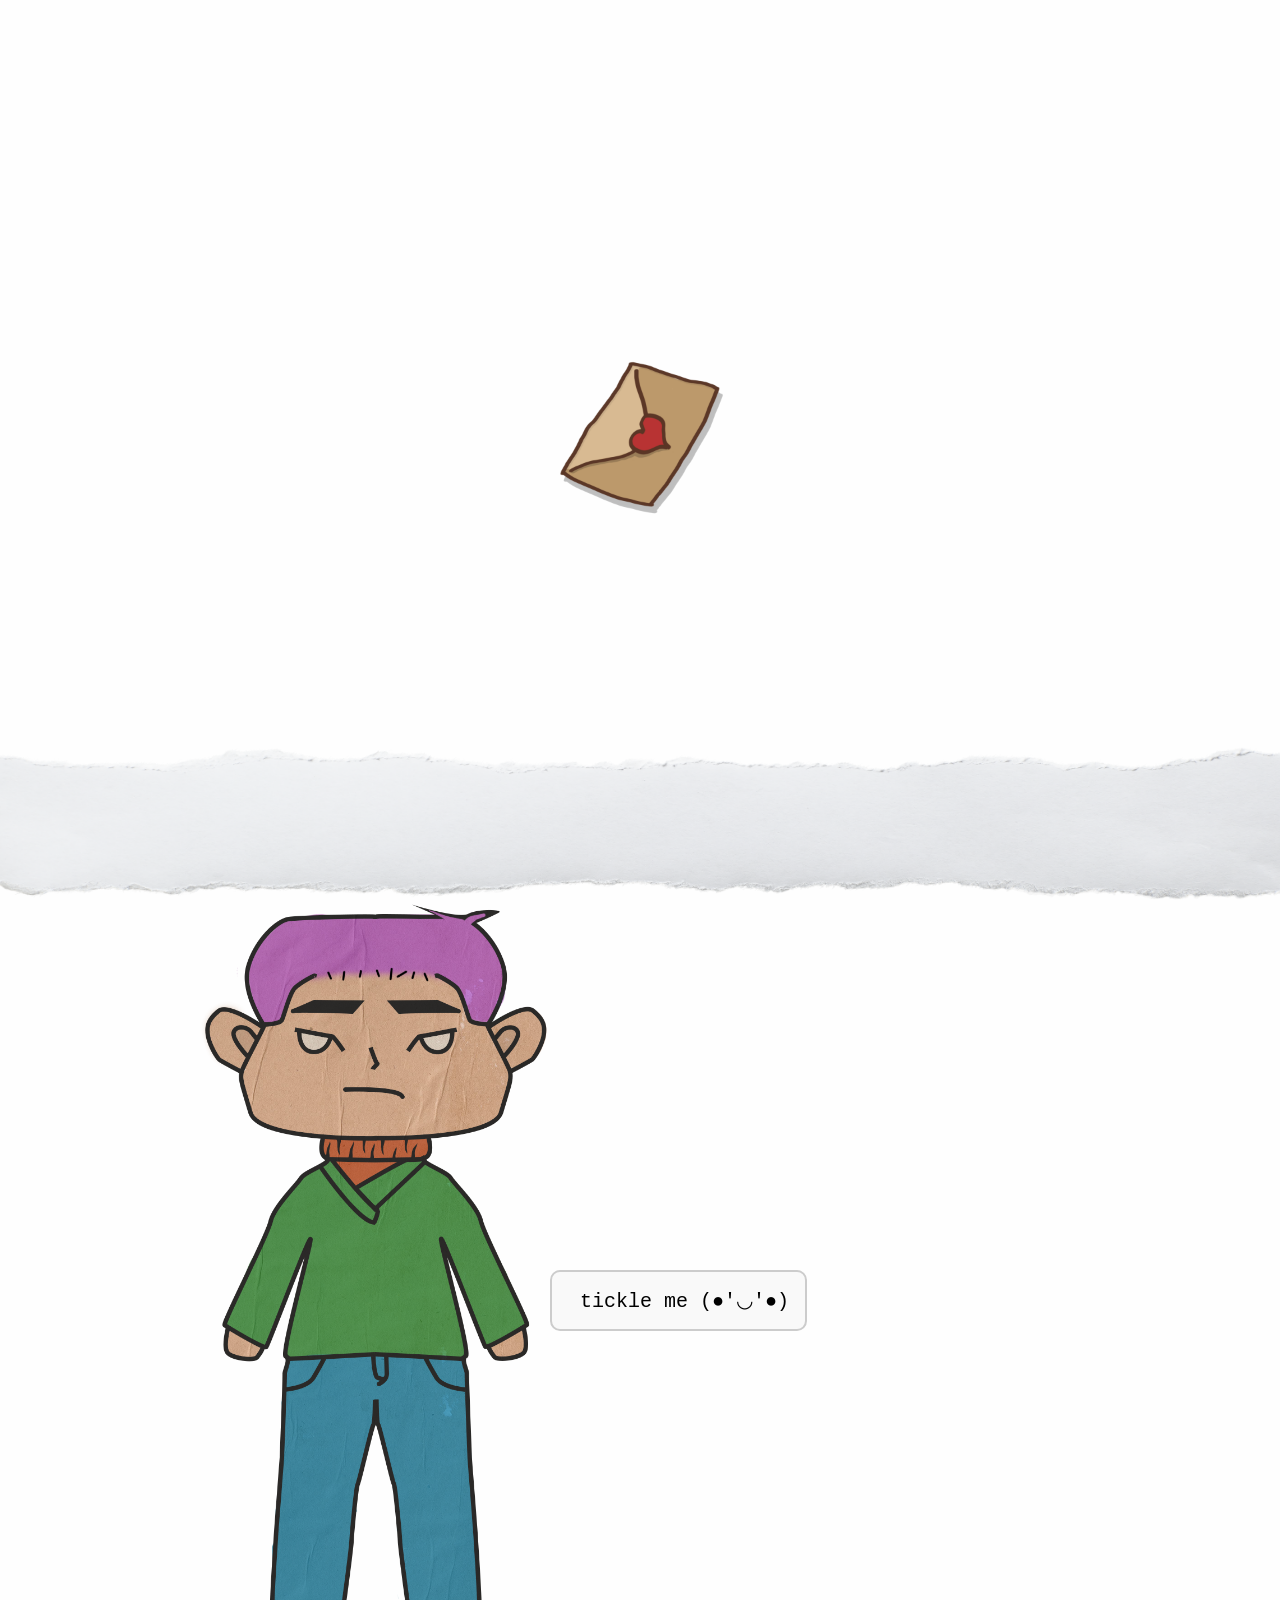
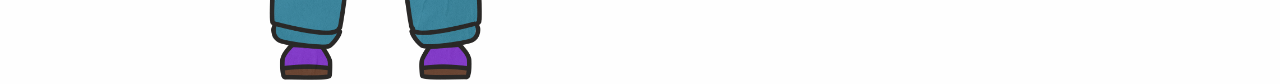
==== commit 0ca3396e: "Update index.html" ====
--- a/index.html
+++ b/index.html
@@ -62,12 +62,12 @@
     </div>
   </section>
 
-  <section id="scroll-reveal">
+  <!-- <section id="scroll-reveal">
     <div class="reveal-item right">
       <img class="lean2" src="hulio.png" alt="Hulio" />
       <div class="reveal-text">Look, Hulio is here too!</div>
     </div>
-  </section>
+  </section> -->
   
   <section>
     <div class="reveal-item left" id="reveal2">
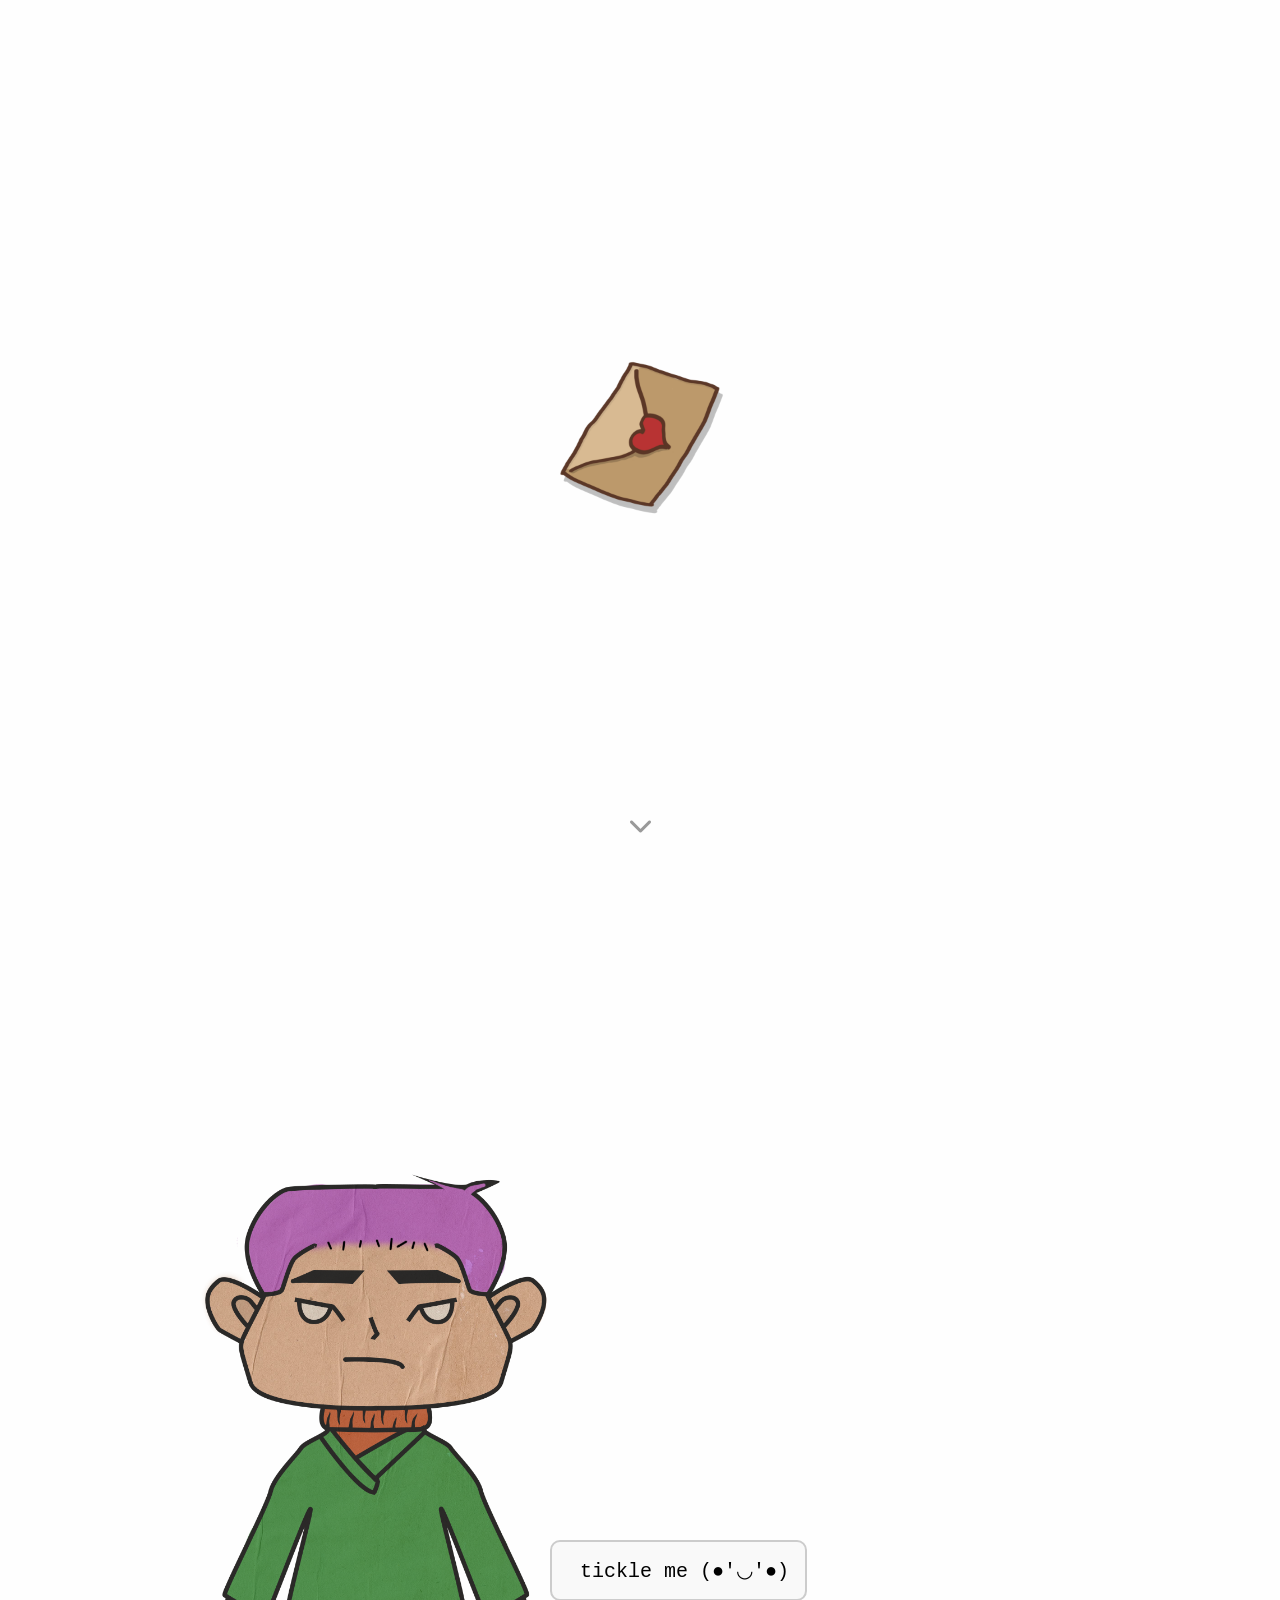
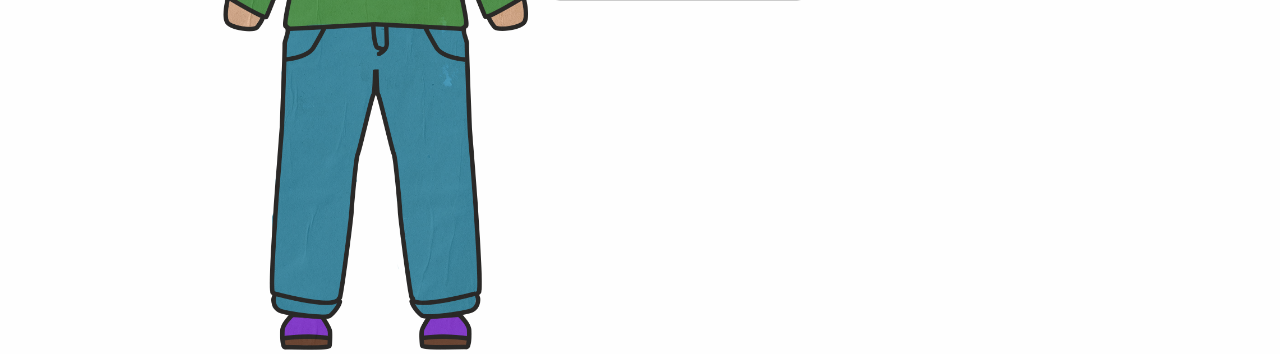
==== commit 40bc7896: "Update index.html" ====
--- a/index.html
+++ b/index.html
@@ -16,24 +16,33 @@
       <div class="wave"></div>
       <div class="wave"></div>
     </div>
-    <span class="now-playing-text">DtMF by Bad Bunny  <i>is now playing...</i></span>
-    <div class="audio-controls">
-      <button id="audioPrevBtn" class="icon-btn2"><i class="fas fa-backward"></i></button>
-      <button id="audioPauseBtn" class="icon-btn2"><i class="fas fa-pause"></i></button>
-      <button id="audioRestartBtn" class="icon-btn2"><i class="fas fa-undo-alt"></i></button>
+    <div class="playerSong">
+      <span class="now-playing-text">DtMF by Bad Bunny  <i>is now playing...</i></span><br>
       
-      <button id="audioNextBtn" class="icon-btn2"><i class="fas fa-forward"></i></button>
+      <input type="range" id="progressBar" value="0" min="0" max="100" step="1">
       
-      <!-- Volume Control -->
-        <!-- Volume Control Button -->
-      <div class="volume-container">
-        <button id="volumeBtn" class="icon-btn2">
-          <i class="fas fa-volume-up"></i>
-        </button>
-        <!-- Hidden Volume Slider -->
-        <input type="range" id="volumeControl" min="0" max="1" step="0.01" value="1" class="volume-slider">
+      <div class="audio-controls">
+        <button id="audioPrevBtn" class="icon-btn2"><i class="fas fa-backward"></i></button>
+        <button id="audioPauseBtn" class="icon-btn2"><i class="fas fa-pause"></i></button>
+        <button id="audioRestartBtn" class="icon-btn2"><i class="fas fa-undo-alt"></i></button>
+        <button id="audioNextBtn" class="icon-btn2"><i class="fas fa-forward"></i></button>
+     
       </div>
     </div>
+          <!-- <div class="volume-container">
+            <button id="volumeBtn" class="icon-btn2">
+              <i class="fas fa-volume-up"></i>
+            </button>
+            <input type="range" id="volumeControl" min="0" max="1" step="0.01" value="1" class="volume-slider">
+          </div> -->
+          <div class="volume-container">
+            <button id="volumeBtn" class="icon-btn2">
+              <i class="fas fa-volume-up"></i>
+            </button>
+            <input type="range" id="volumeControl" min="0" max="1" step="0.01" value="1" class="volume-slider">
+          </div>
+  
+  
     
     <audio id="customAudio" src="DtMF-badbunny.mp3" loop></audio>
   </div>
@@ -41,6 +50,11 @@
 
   <section id="love-letter">
     <img class="envelope" id="envelope" src="envelope-close.png" alt="Envelope" />
+    <!-- <div class="envelope" id="envelope" >
+      <img src="envelope-open2.png" alt="Envelope Open" class="open">
+      <img src="envelope-close.png" alt="Envelope Close" class="close">
+    </div> -->
+
 
     <div id="messageCard" class="card">
       
@@ -54,9 +68,9 @@
       </div>
     </div>
 
-    <div class="tear-divider">
-      <img src="tear-paper.png" alt="Tear Divider" />
-    </div>
+      <!-- <div class="tear-divider">
+        <img src="tear-paper.png" alt="Tear Divider" />
+      </div> -->
     <div class="scroll-hint">
       <i class="fas fa-chevron-down"></i>
     </div>
@@ -68,6 +82,7 @@
       <div class="reveal-text">Look, Hulio is here too!</div>
     </div>
   </section> -->
+  <section class="spacer"></section>
   
   <section>
     <div class="reveal-item left" id="reveal2">
--- a/styles.css
+++ b/styles.css
@@ -29,6 +29,9 @@
   border-right:  1px dashed rgb(109, 24, 24);
   outline: 2px dashed rgb(37, 28, 1);
   animation: blink 0.75s step-end infinite;
+}
+.spacer {
+  height: 30vh;
 }
 
 @keyframes blink {
